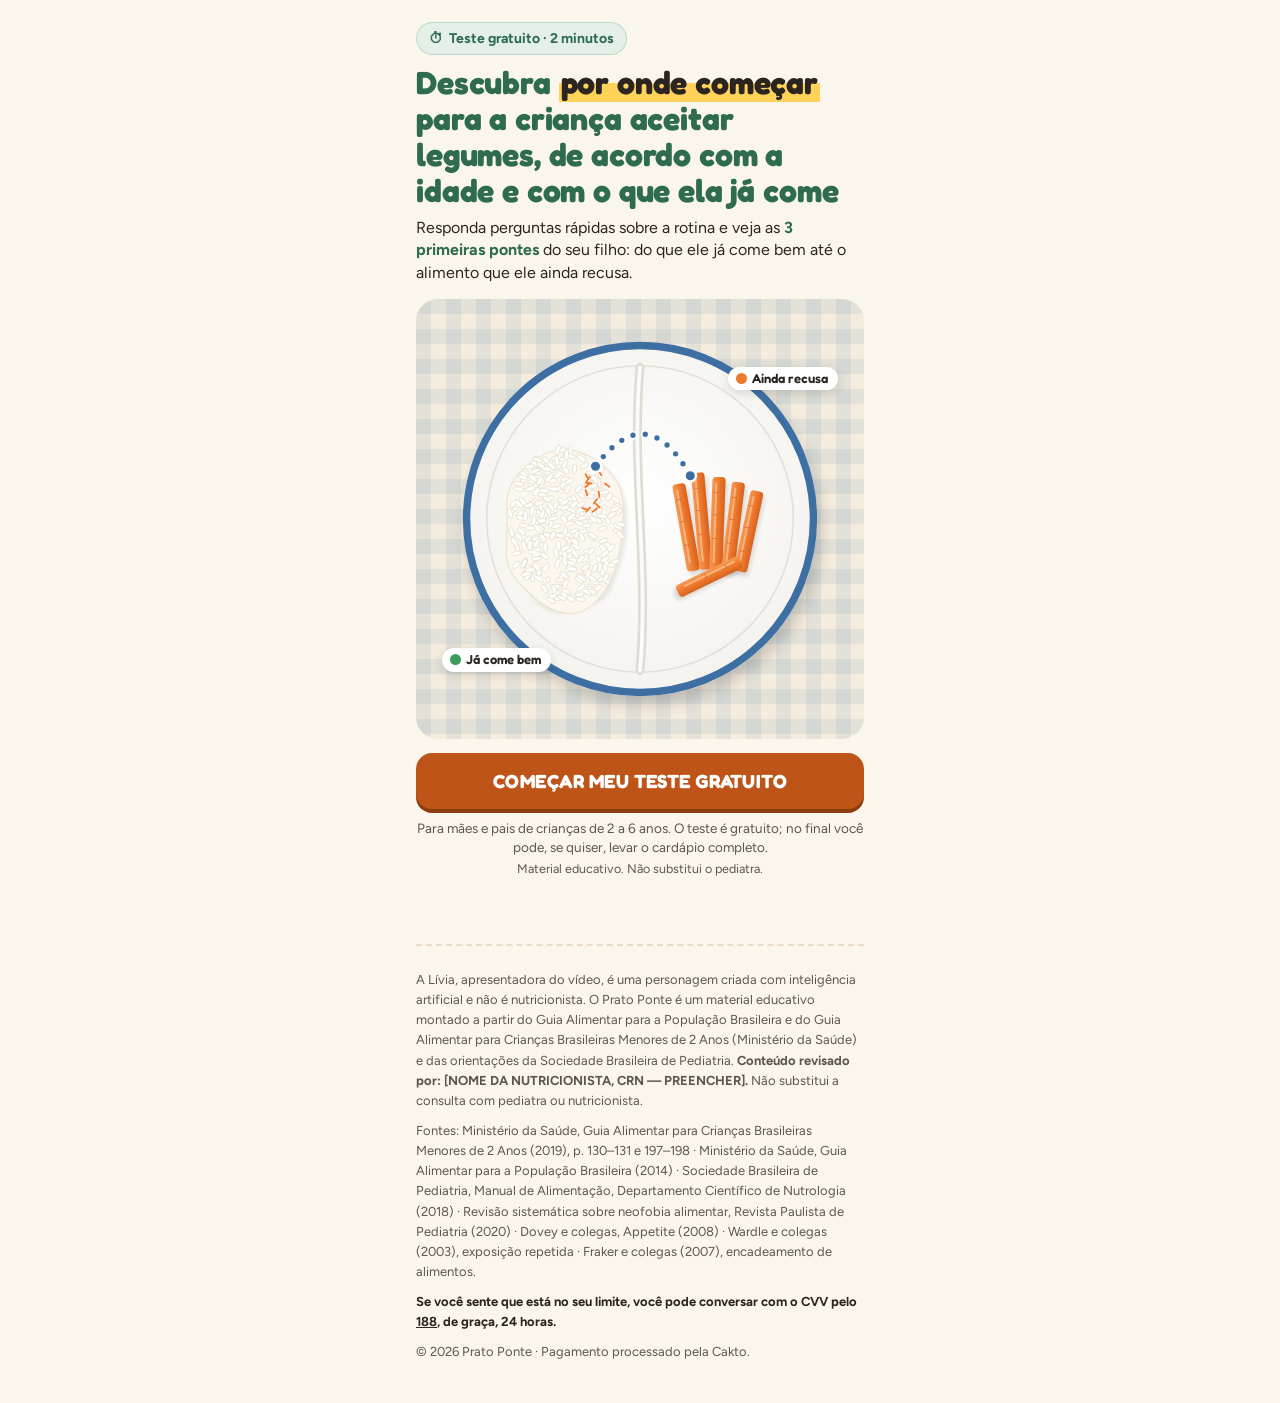
==== index.html @ 3fe6b04d "Funil Prato Ponte Co-Authored-By: Claude Opus 5.5 <noreply@anthropic.com>" ====
<!doctype html>
<html lang="pt-BR">
<head>
  <meta charset="utf-8">
  <meta name="viewport" content="width=device-width, initial-scale=1, viewport-fit=cover">
  <title>Teste do Prato Ponte · Teste gratuito</title>
  <meta name="description" content="Teste gratuito de 2 minutos: descubra por onde começar para a criança aceitar legumes, de acordo com a idade e com o que ela já come.">
  <meta name="theme-color" content="#FBF6EC">
  <meta property="og:title" content="Teste do Prato Ponte · Teste gratuito">
  <meta property="og:description" content="Veja as 3 primeiras pontes do seu filho: do que ele já come bem até o alimento que ele ainda recusa.">
  <meta property="og:type" content="website">
  <meta property="og:locale" content="pt_BR">
  <link rel="icon" href="data:image/svg+xml,%3Csvg xmlns='http://www.w3.org/2000/svg' viewBox='0 0 100 100'%3E%3Ctext y='.9em' font-size='90'%3E%F0%9F%A5%95%3C/text%3E%3C/svg%3E">

  <link rel="preconnect" href="https://fonts.googleapis.com">
  <link rel="preconnect" href="https://fonts.gstatic.com" crossorigin>
  <link rel="preload" as="image" href="img/prato-ponte.svg" fetchpriority="high">
  <link rel="stylesheet" href="https://fonts.googleapis.com/css2?family=Fredoka:wght@600;700&family=Figtree:wght@400;600;700;800&display=swap">
  <link rel="stylesheet" href="css/estilo.css">

  <!-- Quem recarrega no meio do quiz volta para a tela onde parou (sem piscar a capa) -->
  <style>.restaurando #tela-capa { visibility: hidden; }</style>
  <script>
    try {
      var s = JSON.parse(localStorage.getItem('pp_quiz_v1') || 'null');
      if (s && s.tela > 0) {
        document.documentElement.className += ' restaurando';
        setTimeout(function () { document.documentElement.classList.remove('restaurando'); }, 3000);
      }
    } catch (e) {}
  </script>

  <!-- UTMify: UTMs -->
  <script src="https://cdn.utmify.com.br/scripts/utms/latest.js" data-utmify-prevent-xcod-sck data-utmify-prevent-subids async defer></script>

  <script src="config.js" defer></script>
  <script src="js/rastreio.js" defer></script>
  <script src="js/quiz.js" defer></script>
</head>
<body>
  <main class="pagina">

    <!-- ===================== ETAPA 1 · CAPA ===================== -->
    <section id="tela-capa" class="capa" aria-labelledby="capa-titulo">
      <span class="selo"><span aria-hidden="true">⏱</span> Teste gratuito · 2 minutos</span>
      <h1 id="capa-titulo">Descubra <span class="marca-texto">por onde começar</span> para a criança aceitar legumes, de acordo com a idade e com o que ela já come</h1>
      <p class="subtitulo">Responda perguntas rápidas sobre a rotina e veja as <strong>3 primeiras pontes</strong> do seu filho: do que ele já come bem até o alimento que ele ainda recusa.</p>
      <div class="midia capa-midia">
        <div class="prato-wrap">
          <img src="img/prato-ponte.svg" alt="Prato infantil visto de cima: arroz de um lado, palitinhos de cenoura do outro, ligados por uma linha pontilhada azul" width="1000" height="1000" fetchpriority="high" decoding="async">
          <span class="etiqueta etiqueta--segura" aria-hidden="true"><span class="bola"></span>Já come bem</span>
          <span class="etiqueta etiqueta--pontinha" aria-hidden="true"><span class="bola"></span>Ainda recusa</span>
        </div>
      </div>
      <button id="btn-comecar" class="btn btn--pulso" type="button">COMEÇAR MEU TESTE GRATUITO</button>
      <p class="nota">Para mães e pais de crianças de 2 a 6 anos. O teste é gratuito; no final você pode, se quiser, levar o cardápio completo.</p>
      <p class="miuda">Material educativo. Não substitui o pediatra.</p>
    </section>

    <!-- ===================== PERGUNTAS (montadas pelo js/quiz.js) ===================== -->
    <section id="tela-quiz" class="quiz" hidden>
      <div class="quiz-topo">
        <button class="voltar" id="btn-voltar" type="button" aria-label="Voltar para a tela anterior">
          <svg viewBox="0 0 24 24" fill="none" stroke="currentColor" stroke-width="2.6" stroke-linecap="round" stroke-linejoin="round" aria-hidden="true"><path d="M15 5l-7 7 7 7"/></svg>
        </button>
        <div class="progresso" role="progressbar" aria-label="Progresso do teste" aria-valuemin="0" aria-valuemax="100" aria-valuenow="0">
          <span id="progresso-barra"></span>
        </div>
      </div>
      <div class="quiz-conteudo" id="quiz-conteudo"></div>
    </section>

    <!-- ===================== CARREGAMENTO ===================== -->
    <section id="tela-carregando" class="carregando" hidden aria-live="polite">
      <div class="anel" aria-hidden="true"></div>
      <ul class="passos-carregando">
        <li><span class="ck"><svg viewBox="0 0 24 24" fill="none" stroke="currentColor" stroke-width="3.2" stroke-linecap="round" stroke-linejoin="round" aria-hidden="true"><path d="M5 12.5l4.5 4.5L19 7.5"/></svg></span><span>Separando as comidas seguras...</span></li>
        <li><span class="ck"><svg viewBox="0 0 24 24" fill="none" stroke="currentColor" stroke-width="3.2" stroke-linecap="round" stroke-linejoin="round" aria-hidden="true"><path d="M5 12.5l4.5 4.5L19 7.5"/></svg></span><span id="carregando-alvo">Montando as pontes até os alimentos novos...</span></li>
        <li><span class="ck"><svg viewBox="0 0 24 24" fill="none" stroke="currentColor" stroke-width="3.2" stroke-linecap="round" stroke-linejoin="round" aria-hidden="true"><path d="M5 12.5l4.5 4.5L19 7.5"/></svg></span><span id="carregando-idade">Ajustando o cardápio para a idade da criança...</span></li>
      </ul>
    </section>

    <!-- ===================== RESULTADO + MINI VSL + OFERTA ===================== -->
    <section id="tela-resultado" class="resultado" hidden>
      <h1 id="res-titulo" tabindex="-1">As 3 primeiras pontes do seu filho estão prontas</h1>

      <div class="mapa">
        <h2>O que o seu teste mostra</h2>
        <ul>
          <li><span class="ic" aria-hidden="true">👶</span><span><strong>Idade:</strong> <span id="res-idade"></span></span></li>
          <li><span class="ic" aria-hidden="true">🟢</span><span><strong>Já come bem:</strong> <span id="res-come"></span></span></li>
          <li><span class="ic" aria-hidden="true">🎯</span><span><strong>Você quer chegar em:</strong> <span id="res-alvos"></span></span></li>
          <li><span class="ic" aria-hidden="true">🔔</span><span>Nessa idade, isso é esperado: é o <strong>Alarme do Novo</strong>.</span></li>
          <li><span class="ic" aria-hidden="true">🌉</span><span><strong>O que vai mudar a sua mesa:</strong> o novo chegar colado no que a criança já come, várias vezes, sem pressão.</span></li>
        </ul>
        <p class="aviso-idade" id="res-aviso-idade" hidden>O Prato Ponte foi feito para crianças de 2 a 6 anos. Com crianças maiores, a ideia da ponte também ajuda, mas o cardápio não foi pensado para essa idade.</p>
      </div>

      <h2 class="pontes-titulo">As suas 3 primeiras pontes</h2>
      <div class="pontes" id="res-pontes"></div>
      <p class="repeticoes">Sem esconder e sem forçar: você conta o que tem no prato, e ninguém obriga a comer. Pesquisas mostram que muitas crianças precisam encontrar o mesmo alimento várias vezes (de 8 a 15) até aceitar. O cardápio completo já faz essas repetições por você.</p>
      <p class="caixa-azul" id="res-pediatra" hidden></p>

      <p class="vsl-intro">Assista: a Lívia explica como usar as suas pontes</p>
      <div class="midia vsl" id="vsl" data-ph="Vídeo da Lívia">
        <video id="vsl-video" playsinline webkit-playsinline muted loop preload="none" aria-label="Vídeo da Lívia sobre o Prato Ponte"></video>
        <button class="vsl-toque" id="vsl-toque" type="button" aria-label="Pausar o vídeo" hidden>
          <span class="icone-play"><svg viewBox="0 0 24 24" fill="currentColor" aria-hidden="true"><path d="M7 4.5v15l13-7.5z"/></svg></span>
        </button>
        <button class="vsl-som" id="vsl-som" type="button"><span><span aria-hidden="true">🔊</span> Toque para ouvir</span></button>
        <div class="vsl-barra" id="vsl-barra" hidden><span id="vsl-progresso"></span></div>
        <p class="vsl-aviso" id="vsl-erro" hidden>O vídeo não carregou agora. A oferta já está logo abaixo.</p>
      </div>

      <div class="ler-oferta" id="ler-oferta">
        <button class="link-discreto" id="btn-ler-oferta" type="button">Prefere ler? Ver a oferta agora</button>
      </div>

      <!-- Oferta: abre aos 229 s de vídeo com som (preço), 235 s depois do resultado ou pelo link acima -->
      <div id="oferta" hidden>
        <div class="caixa-preco" id="oferta-topo">
          <h2 class="so-leitor">Oferta</h2>
          <p><strong>Prato Ponte completo</strong></p>
          <div class="valor"><small>R$</small>27</div>
          <p class="condicao">Pagamento único · Pix ou cartão</p>
          <a class="btn btn--pulso" data-checkout href="#"><span>QUERO MEU PRATO PONTE</span></a>
          <p class="miudo">Acesso no seu e-mail logo após o pagamento · Garantia de 7 dias</p>
        </div>

        <div class="midia midia--quadrada midia--contain oferta-mockup" data-ph="img/mockup.png">
          <img src="img/mockup.png" alt="Prato Ponte: o cardápio no celular e a folha impressa na geladeira" width="1000" height="1000" loading="lazy" decoding="async" onerror="this.remove()">
        </div>
        <h2 class="oferta-titulo">Prato Ponte</h2>
        <p class="oferta-sub">O cardápio de 4 semanas para crianças de 2 a 6 anos, com as pontes prontas do que a criança já come até os alimentos que ela ainda recusa, mais a lista de compras e as frases para a mesa.</p>

        <section class="secao">
          <h2>O que você recebe</h2>
          <ul class="lista-check">
            <li><strong>Comece por aqui (montado com as suas respostas):</strong> a versão do cardápio para <span id="oferta-faixa">a idade da criança</span>, as 3 primeiras pontes, tiradas do que a criança já come e do que você quer que ela aceite, e as receitas da semana 1 <span id="oferta-tempo">que cabem no seu tempo de cozinha</span>.</li>
            <li><strong>Cardápio Ponte de 4 semanas</strong>, na versão da idade: café da manhã, almoço, lanche da tarde e jantar, com medidas caseiras. A base é arroz, feijão e comida de verdade, como pede o Guia Alimentar para a População Brasileira. Cada refeição marca a comida segura (🟢) e a pontinha do dia (🟠).</li>
            <li><strong>36 pontes prontas:</strong> 3 pontes para cada um dos 12 alimentos mais recusados, partindo das comidas seguras mais comuns.</li>
            <li><strong>Lista de compras de cada semana</strong>, separada por seção do mercado.</li>
            <li><strong>20 receitas-ponte</strong> de até 20 minutos.</li>
            <li><strong>Frases para a mesa:</strong> 15 frases para usar no lugar de “só mais uma colherada” e o que dizer quando a criança recusa.</li>
            <li><strong>Diário das pontes:</strong> uma tabela para marcar cada vez que a pontinha apareceu e como a criança reagiu (👀 olhou, ✋ tocou, 👅 provou, 😋 comeu). Para você ver o avanço, que às vezes é só olhar.</li>
            <li><strong>Quando procurar o pediatra:</strong> os sinais de alerta, explicados.</li>
          </ul>
          <div class="chips" id="chips-alimentos" aria-label="Os 12 alimentos com pontes prontas"></div>
          <p class="chips-legenda" id="chips-legenda" hidden>Os 12 alimentos com pontes prontas. Em amarelo, com ✓: os que você marcou no teste.</p>
          <p class="formato">📱 Tudo na área de membros, para ler no celular, e em PDF para imprimir o cardápio e a lista e colar na geladeira.</p>
        </section>

        <section class="secao">
          <h2>Como funciona: Prato Ponte em 3 passos</h2>
          <div class="passos3">
            <div class="passo3"><h3>Comida segura 🟢</h3><p>Todo prato tem pelo menos um alimento que a criança já come bem. Assim, o alarme fica quieto.</p></div>
            <div class="passo3"><h3>Pontinha 🟠</h3><p>O alimento novo entra pequeno, parecido e colado no conhecido. Sem esconder: você conta que tem.</p></div>
            <div class="passo3"><h3>Repetir sem pressão 🔁</h3><p>A mesma pontinha volta em outros dias, de outro jeito, e ninguém obriga a comer. O cardápio já faz as repetições.</p></div>
          </div>
        </section>

        <section class="secao">
          <h2>Para quem é (e para quem não é)</h2>
          <div class="dupla">
            <div class="cartao cartao--sim"><h3>Para quem é</h3><p>Mães e pais de crianças de 2 a 6 anos que comem sempre as mesmas coisas e recusam legumes.</p></div>
            <div class="cartao cartao--nao"><h3>Para quem não é</h3><p>Não é tratamento. Se a criança tem alergia, autismo, dificuldade para engolir ou está perdendo peso, o caminho é o pediatra e um nutricionista.</p></div>
          </div>
        </section>

        <section class="secao">
          <h2>Por que é tão barato?</h2>
          <p>É digital e a gente quer que caiba no bolso de qualquer mãe.</p>
        </section>

        <div class="caixa-preco">
          <p><strong>Prato Ponte completo</strong></p>
          <div class="valor"><small>R$</small>27</div>
          <p class="condicao">Pagamento único · Pix ou cartão</p>
          <a class="btn" data-checkout href="#"><span>QUERO MEU PRATO PONTE</span></a>
          <p class="miudo">Sem mensalidade. Acesso vitalício.</p>
        </div>

        <div class="garantia">
          <div class="selo-7" aria-hidden="true"><b>7</b><span>DIAS</span></div>
          <p><strong>Garantia de 7 dias.</strong> Se não gostar, é só pedir o reembolso dentro desse prazo e você recebe o valor de volta.</p>
        </div>

        <section class="secao">
          <h2>Perguntas frequentes</h2>
          <div class="faq">
            <details>
              <summary>Como eu recebo?</summary>
              <p>Assim que o pagamento é aprovado, o acesso chega no e-mail que você usar na compra. Quem envia é a Cakto, a plataforma de pagamento. No cartão é na hora; no Pix, logo depois da confirmação. Dá para ler tudo no celular e imprimir o PDF.</p>
            </details>
            <details>
              <summary>Serve para qual idade?</summary>
              <p>Para crianças de 2 a 6 anos. O cardápio tem duas versões: uma para 2 a 3 anos e outra para 4 a 6 anos.</p>
            </details>
            <details>
              <summary>É um cardápio personalizado?</summary>
              <p>O “Comece por aqui” é montado com as suas respostas: a versão da idade, as 3 primeiras pontes e as receitas da semana 1 que cabem no seu tempo. O cardápio de 4 semanas é o mesmo para todas as crianças da mesma faixa de idade e não é uma prescrição individual. Para um plano individual, o caminho é a consulta com um nutricionista.</p>
            </details>
            <details>
              <summary>Quem montou o cardápio?</summary>
              <p>O cardápio foi montado a partir dos guias alimentares do Ministério da Saúde (o Guia Alimentar para a População Brasileira e o Guia Alimentar para Crianças Brasileiras Menores de 2 Anos) e das orientações da Sociedade Brasileira de Pediatria. Conteúdo revisado por: <span data-revisora>[NOME DA NUTRICIONISTA, CRN — PREENCHER]</span>.</p>
            </details>
            <details>
              <summary>Precisa de ingrediente caro?</summary>
              <p>Não. A base é arroz, feijão, legumes, frutas, ovo e carnes do dia a dia, o que tem em qualquer mercado ou feira. A lista de compras de cada semana já vem pronta.</p>
            </details>
            <details>
              <summary>Meu filho tem alergia, autismo ou outra condição, serve?</summary>
              <p>O Prato Ponte não é tratamento e não foi feito para esses casos. Se a criança tem alergia, autismo, dificuldade para engolir ou está perdendo peso, procure o pediatra e um nutricionista: são eles que podem avaliar e orientar.</p>
            </details>
            <details>
              <summary>É assinatura?</summary>
              <p data-faq-preco>Não. É um pagamento único de R$ 27, sem mensalidade.</p>
            </details>
            <details>
              <summary>E se eu não gostar?</summary>
              <p>Você tem 7 dias de garantia. Se não gostar, pede o reembolso dentro desse prazo e recebe o valor de volta.</p>
            </details>
          </div>
        </section>

        <div class="caixa-preco">
          <div class="valor"><small>R$</small>27</div>
          <p class="condicao">Pagamento único · Pix ou cartão</p>
          <a class="btn" data-checkout href="#"><span>QUERO MEU PRATO PONTE</span></a>
        </div>
      </div>

      <!-- Sinais de alerta: sempre visíveis, com ou sem a oferta aberta -->
      <section class="alerta" id="alerta" aria-labelledby="alerta-titulo">
        <h2 id="alerta-titulo"><span aria-hidden="true">⚠️</span> Sinais de alerta</h2>
        <ul>
          <li>Dor ao comer</li>
          <li>Engasgo ou tosse frequente na hora de comer</li>
          <li>Vômitos</li>
          <li>Perda de peso ou parada no crescimento</li>
          <li>Recusa de grupos inteiros de alimentos</li>
          <li>Criança abatida</li>
        </ul>
        <p>Se aparecer algum, procure o pediatra antes de qualquer cardápio.</p>
      </section>

      <p class="ler-oferta"><button class="link-discreto" id="btn-refazer" type="button">Refazer o teste</button></p>
    </section>

    <!-- ===================== RODAPÉ ===================== -->
    <footer class="rodape">
      <p>A Lívia, apresentadora do vídeo, é uma personagem criada com inteligência artificial e não é nutricionista. O Prato Ponte é um material educativo montado a partir do Guia Alimentar para a População Brasileira e do Guia Alimentar para Crianças Brasileiras Menores de 2 Anos (Ministério da Saúde) e das orientações da Sociedade Brasileira de Pediatria. <strong>Conteúdo revisado por: <span data-revisora>[NOME DA NUTRICIONISTA, CRN — PREENCHER]</span>.</strong> Não substitui a consulta com pediatra ou nutricionista.</p>
      <p>Fontes: Ministério da Saúde, Guia Alimentar para Crianças Brasileiras Menores de 2 Anos (2019), p. 130–131 e 197–198 · Ministério da Saúde, Guia Alimentar para a População Brasileira (2014) · Sociedade Brasileira de Pediatria, Manual de Alimentação, Departamento Científico de Nutrologia (2018) · Revisão sistemática sobre neofobia alimentar, Revista Paulista de Pediatria (2020) · Dovey e colegas, Appetite (2008) · Wardle e colegas (2003), exposição repetida · Fraker e colegas (2007), encadeamento de alimentos.</p>
      <p class="cvv">Se você sente que está no seu limite, você pode conversar com o CVV pelo <a href="tel:188">188</a>, de graça, 24 horas.</p>
      <p data-suporte-linha>Suporte: <a data-suporte-email href="#">e-mail de suporte</a></p>
      <p>© 2026 Prato Ponte · Pagamento processado pela Cakto.</p>
    </footer>
  </main>
</body>
</html>
---- css/estilo.css ----
/* Prato Ponte · estilos do funil (mobile first, 390 px)
   Cores do briefing (seção 5). Para o fundo dos botões usamos um laranja mais
   escuro que o laranja-cenoura, porque texto branco sobre #EE7A2F fica em 2,8:1. */
:root {
  --papel: #FBF6EC;           /* papel-arroz: fundo */
  --folha: #2F6B4F;           /* verde-folha: títulos e selos (5,8:1 sobre o papel) */
  --folha-claro: #E3EFE7;
  --cenoura: #EE7A2F;         /* laranja-cenoura: destaques e detalhes */
  --cenoura-botao: #BF5418;   /* fundo dos botões: texto branco a 4,7:1 */
  --cenoura-sombra: #8C3C0F;
  --cenoura-texto: #A9480F;   /* laranja para texto pequeno */
  --cenoura-claro: #FFF0E4;
  --milho: #FFD35A;           /* amarelo-milho: marca-texto e cartões de ponte */
  --milho-claro: #FFF2C7;
  --louca: #3D6FA3;           /* azul-louça: a linha da ponte, fontes e links (4,9:1) */
  --louca-claro: #E8EFF7;
  --feijao: #2B2420;          /* marrom-feijão: texto */
  --texto-suave: #5E554F;     /* 6,8:1 sobre o papel */
  --branco: #FFFFFF;
  --borda: #E8DDC9;
  --raio: 18px;
  --sombra: 0 1px 0 rgba(43, 36, 32, .05), 0 8px 24px rgba(43, 36, 32, .07);
  --titulo: 'Fredoka', ui-rounded, system-ui, -apple-system, 'Segoe UI', Roboto, sans-serif;
  --texto: 'Figtree', system-ui, -apple-system, 'Segoe UI', Roboto, sans-serif;
}

*, *::before, *::after { box-sizing: border-box; }
html { -webkit-text-size-adjust: 100%; }
body {
  margin: 0;
  background: var(--papel);
  color: var(--feijao);
  font-family: var(--texto);
  font-size: 17px;
  line-height: 1.5;
  -webkit-font-smoothing: antialiased;
}
img, video { display: block; max-width: 100%; }
[hidden] { display: none !important; }
a { color: var(--folha); }
button { font: inherit; }
:focus-visible { outline: 3px solid var(--feijao); outline-offset: 3px; border-radius: 6px; }

h1, h2, h3 {
  font-family: var(--titulo);
  color: var(--folha);
  line-height: 1.12;
  margin: 0;
  letter-spacing: -.005em;
}
h1 { font-weight: 700; font-size: 28px; }
h2 { font-weight: 700; font-size: 25px; }
h3 { font-weight: 700; font-size: 20px; }
p { margin: 0; }

.pagina { max-width: 480px; margin: 0 auto; padding: 0 16px; }

.marca-texto {
  background: linear-gradient(180deg, transparent 52%, var(--milho) 52%);
  color: var(--feijao);
  padding: 0 2px;
  -webkit-box-decoration-break: clone;
  box-decoration-break: clone;
}
.sem-quebra { white-space: nowrap; }
.so-leitor {
  position: absolute; width: 1px; height: 1px; overflow: hidden;
  clip: rect(0 0 0 0); white-space: nowrap;
}

/* ---------- Selo ---------- */
.selo {
  display: inline-flex; align-items: center; gap: 6px;
  background: var(--folha-claro);
  color: var(--folha);
  font-weight: 700; font-size: 14px;
  padding: 5px 12px;
  border-radius: 999px;
  border: 1.5px solid rgba(47, 107, 79, .18);
}

/* ---------- Botões ---------- */
.btn {
  display: flex; align-items: center; justify-content: center;
  width: 100%;
  min-height: 56px;
  padding: 12px 18px;
  border: 0;
  border-radius: 16px;
  background: var(--cenoura-botao);
  color: var(--branco);
  font-family: var(--titulo);
  font-weight: 700;
  font-size: 19px;
  line-height: 1.15;
  letter-spacing: .02em;
  text-align: center;
  text-decoration: none;
  cursor: pointer;
  box-shadow: 0 4px 0 var(--cenoura-sombra);
  transition: transform .08s ease, box-shadow .08s ease, filter .15s ease;
  -webkit-tap-highlight-color: transparent;
}
.btn:hover { filter: brightness(.96); }
.btn:active { transform: translateY(3px); box-shadow: 0 1px 0 var(--cenoura-sombra); }
.btn[disabled] {
  background: #D6CCBC; color: #4A413B; box-shadow: none; cursor: not-allowed; filter: none;
}
.btn--pulso { animation: pulso 2.4s ease-in-out infinite; }
@keyframes pulso {
  0%, 100% { transform: scale(1); }
  50% { transform: scale(1.025); }
}

.link-discreto {
  display: inline-flex; align-items: center; justify-content: center;
  min-height: 48px; padding: 8px 12px;
  background: none; border: 0;
  color: var(--texto-suave);
  font-size: 15px; font-weight: 700;
  text-decoration: underline; text-underline-offset: 3px;
  cursor: pointer;
}

/* ---------- Mídia com placeholder (some quando a imagem carrega) ---------- */
.midia {
  position: relative;
  overflow: hidden;
  border-radius: 22px;
  background: linear-gradient(155deg, #E3EFE7 0%, #F6EEDF 55%, #FFEFC4 100%);
}
.midia::after {
  content: attr(data-ph);
  position: absolute; left: 0; right: 0; bottom: 12px;
  text-align: center;
  font-size: 12px; font-weight: 700;
  color: rgba(43, 36, 32, .45);
}
.midia > img, .midia > video {
  position: absolute; inset: 0;
  width: 100%; height: 100%;
  object-fit: cover;
  z-index: 1;
}
.midia--contain > img { object-fit: contain; }
.midia--quadrada { aspect-ratio: 1 / 1; background-color: transparent; }
/* Imagem carregada: some o fundo e o nome do arquivo do placeholder (os mockups têm fundo transparente) */
.midia--contain:has(> img) { background: none; }
.midia:has(> img)::after { content: none; }

/* ---------- Etapa 1: capa (precisa caber inteira em 390×844) ---------- */
.capa {
  display: flex;
  flex-direction: column;
  justify-content: center;
  min-height: 100vh;
  min-height: 100svh;
  padding: 14px 0 14px;
}
.capa .selo { align-self: flex-start; }
.capa h1 { margin-top: 10px; font-size: 27px; }
.capa .subtitulo { margin-top: 8px; font-size: 16px; line-height: 1.42; }
.capa .subtitulo strong { color: var(--folha); }
/* Prato visto de cima sobre uma toalha xadrez: o prato sempre inteiro (contain), a toalha preenche o resto */
.capa-midia {
  flex: 1 1 0;
  min-height: 150px;
  max-height: 440px;
  margin: 14px 0;
  container-type: size;
  display: flex; align-items: center; justify-content: center;
  background-color: #F4ECDD;
  background-image:
    linear-gradient(90deg, rgba(61, 111, 163, .09) 50%, transparent 50%),
    linear-gradient(rgba(61, 111, 163, .09) 50%, transparent 50%);
  background-size: 30px 30px;
}
.capa-midia::after { content: none; }
.prato-wrap {
  position: relative;
  width: 92%;
  width: min(92cqw, 96cqh);
  aspect-ratio: 1 / 1;
}
.prato-wrap > img { position: absolute; inset: 0; width: 100%; height: 100%; }
.etiqueta {
  position: absolute; z-index: 2;
  display: inline-flex; align-items: center; gap: 5px;
  padding: 4px 10px 4px 8px;
  border-radius: 999px;
  background: var(--branco);
  box-shadow: 0 3px 10px rgba(43, 36, 32, .16);
  font-family: var(--titulo); font-weight: 600;
  font-size: 13px; line-height: 1.2;
  color: var(--feijao);
  white-space: nowrap;
}
.etiqueta--segura { left: 2%; bottom: 13%; }
.etiqueta--pontinha { right: 2%; top: 13%; }
.etiqueta .bola { width: 11px; height: 11px; border-radius: 50%; flex: 0 0 auto; }
.etiqueta--segura .bola { background: #3F9B5B; }
.etiqueta--pontinha .bola { background: var(--cenoura); }
@container (max-height: 230px) { .etiqueta { font-size: 11px; padding: 2px 8px 2px 6px; } }
.capa .nota {
  margin-top: 10px;
  font-size: 13.5px; line-height: 1.4;
  color: var(--texto-suave);
  text-align: center;
}
.capa .miuda {
  margin-top: 4px;
  font-size: 12.5px; line-height: 1.35;
  color: var(--texto-suave);
  text-align: center;
}

/* ---------- Quiz ---------- */
.quiz { min-height: 100vh; min-height: 100svh; display: flex; flex-direction: column; }
.quiz-topo {
  position: sticky; top: 0; z-index: 5;
  display: flex; align-items: center; gap: 12px;
  padding: 10px 0;
  background: var(--papel);
}
.voltar {
  flex: 0 0 auto;
  display: inline-flex; align-items: center; justify-content: center;
  width: 48px; height: 48px;
  border-radius: 50%;
  border: 2px solid var(--borda);
  background: var(--branco);
  color: var(--feijao);
  cursor: pointer;
}
.voltar svg { width: 22px; height: 22px; }
.voltar[aria-hidden="true"] { visibility: hidden; }
.progresso {
  flex: 1 1 auto;
  height: 10px;
  border-radius: 999px;
  background: #EFE5D3;
  overflow: hidden;
}
.progresso > span {
  display: block; height: 100%; width: 0;
  border-radius: inherit;
  background: var(--cenoura);
  transition: width .35s ease;
}
.quiz-conteudo { flex: 1 1 auto; display: flex; flex-direction: column; padding: 8px 0 24px; }
.q-titulo { font-size: 25px; margin-top: 6px; }
.q-titulo:focus { outline: none; }
.q-dica { margin-top: 6px; color: var(--texto-suave); font-size: 15px; font-weight: 600; }

.opcoes { display: grid; gap: 10px; margin-top: 18px; }
.opcao {
  display: flex; align-items: center; justify-content: space-between; gap: 12px;
  width: 100%;
  min-height: 56px;
  padding: 12px 16px;
  text-align: left;
  background: var(--branco);
  color: var(--feijao);
  border: 2px solid var(--borda);
  border-radius: 16px;
  font-size: 17px; font-weight: 700; line-height: 1.3;
  cursor: pointer;
  transition: border-color .12s ease, background .12s ease, transform .08s ease;
  -webkit-tap-highlight-color: transparent;
}
.opcao:active { transform: scale(.985); }
.opcao .marca {
  flex: 0 0 auto;
  width: 24px; height: 24px;
  border-radius: 50%;
  border: 2px solid #CDBFAA;
  display: inline-flex; align-items: center; justify-content: center;
  color: var(--branco);
}
.opcao--check .marca { border-radius: 7px; }
.opcao .marca svg { width: 15px; height: 15px; opacity: 0; }
.opcao.selecionada { border-color: var(--folha); background: var(--folha-claro); }
.opcao.selecionada .marca { background: var(--folha); border-color: var(--folha); }
.opcao.selecionada .marca svg { opacity: 1; }

.rodape-fixo {
  position: sticky; bottom: 0;
  margin-top: auto;
  padding: 16px 0 calc(12px + env(safe-area-inset-bottom));
  background: linear-gradient(180deg, rgba(251, 246, 236, 0) 0, var(--papel) 18px);
}

/* Reforços */
.reforco { display: flex; flex-direction: column; gap: 16px; margin-top: 8px; }
.reforco-icone {
  width: 64px; height: 64px; border-radius: 50%;
  display: flex; align-items: center; justify-content: center;
  background: var(--folha-claro); font-size: 32px;
}
.reforco p { font-size: 18px; }
.fonte { font-size: 14px !important; color: var(--texto-suave); font-weight: 600; }

/* Cartão de ponte (assinatura visual: a linha pontilhada azul-louça ligando os alimentos) */
.ponte {
  background: var(--milho-claro);
  border: 2px solid #F1CF6B;
  border-radius: 22px;
  padding: 14px 16px 16px;
  box-shadow: var(--sombra);
}
.ponte-topo {
  display: inline-block;
  padding: 3px 12px;
  border-radius: 999px;
  background: var(--milho);
  font-family: var(--titulo); font-weight: 700; font-size: 15px;
  color: var(--feijao);
}
.ponte ol { position: relative; list-style: none; margin: 12px 0 0; padding: 0; display: grid; gap: 14px; }
.ponte ol::before {
  content: "";
  position: absolute; left: 18px; top: 22px; bottom: 22px;
  border-left: 5px dotted var(--louca);
}
.ponte li { position: relative; display: grid; grid-template-columns: 40px 1fr; gap: 10px; align-items: start; }
.ponte .bolinha {
  position: relative; z-index: 1;
  width: 40px; height: 40px; border-radius: 50%;
  display: flex; align-items: center; justify-content: center;
  background: var(--branco);
  border: 2px solid var(--louca);
  font-size: 19px; line-height: 1;
}
.ponte .rotulo {
  display: block;
  font-size: 13px; font-weight: 800; letter-spacing: .04em; text-transform: uppercase;
}
.ponte .rotulo--segura { color: var(--folha); }
.ponte .rotulo--pontinha { color: var(--cenoura-texto); }
.ponte .rotulo--depois { color: var(--louca); }
.ponte li p { font-size: 16px; line-height: 1.4; font-weight: 600; }
.ponte li p strong { font-weight: 800; }
.ponte-extra { margin-top: 10px; font-size: 13.5px; color: var(--texto-suave); font-weight: 600; }

/* Nome */
.campo {
  width: 100%;
  min-height: 56px;
  margin-top: 18px;
  padding: 12px 16px;
  border: 2px solid var(--borda);
  border-radius: 16px;
  background: var(--branco);
  color: var(--feijao);
  font: 700 19px var(--texto);
}
.campo:focus { outline: none; border-color: var(--folha); box-shadow: 0 0 0 4px rgba(47, 107, 79, .18); }
.campo::placeholder { color: #857A72; font-weight: 600; }
.privacidade { margin-top: 10px; font-size: 14px; color: var(--texto-suave); }
.acoes-nome { display: grid; gap: 4px; margin-top: 20px; justify-items: center; }

/* ---------- Carregamento ---------- */
.carregando {
  min-height: 100vh; min-height: 100svh;
  display: flex; flex-direction: column; justify-content: center; align-items: center;
  gap: 28px; padding: 24px 0;
  text-align: center;
}
.anel {
  width: 72px; height: 72px; border-radius: 50%;
  border: 7px solid var(--folha-claro);
  border-top-color: var(--folha);
  animation: girar 1s linear infinite;
}
@keyframes girar { to { transform: rotate(360deg); } }
.passos-carregando { list-style: none; margin: 0; padding: 0; display: grid; gap: 14px; text-align: left; width: 100%; max-width: 340px; }
.passos-carregando li {
  display: flex; align-items: center; gap: 12px;
  font-size: 17px; font-weight: 700;
  color: #8F857E;
  transition: color .3s ease;
}
.passos-carregando li.ativo, .passos-carregando li.feito { color: var(--feijao); }
.passos-carregando .ck {
  flex: 0 0 auto;
  width: 28px; height: 28px; border-radius: 50%;
  border: 2px solid #D9CCB8;
  display: inline-flex; align-items: center; justify-content: center;
  color: var(--branco);
  transition: background .3s ease, border-color .3s ease;
}
.passos-carregando .ck svg { width: 16px; height: 16px; opacity: 0; transition: opacity .3s ease; }
.passos-carregando li.ativo .ck { border-color: var(--folha); box-shadow: 0 0 0 4px var(--folha-claro); }
.passos-carregando li.feito .ck { background: var(--folha); border-color: var(--folha); }
.passos-carregando li.feito .ck svg { opacity: 1; }

/* ---------- Resultado ---------- */
.resultado { padding: 20px 0 8px; }
.resultado h1 { font-size: 27px; }
.resultado h1:focus { outline: none; }
.mapa {
  margin-top: 16px;
  background: var(--branco);
  border: 2px solid var(--borda);
  border-radius: var(--raio);
  padding: 16px;
  box-shadow: var(--sombra);
}
.mapa h2 { font-size: 19px; color: var(--feijao); }
.mapa ul { list-style: none; margin: 10px 0 0; padding: 0; display: grid; gap: 10px; }
.mapa li { display: flex; gap: 10px; font-size: 15.5px; line-height: 1.42; }
.mapa li .ic { flex: 0 0 auto; width: 24px; text-align: center; font-size: 18px; line-height: 1.3; }
.mapa strong { color: var(--feijao); }
.aviso-idade {
  margin-top: 12px; padding: 10px 12px;
  background: var(--milho-claro); border-radius: 12px;
  font-size: 14.5px;
}

.pontes { display: grid; gap: 14px; margin-top: 18px; }
.pontes-titulo { margin-top: 24px; font-size: 22px; }
.repeticoes { margin-top: 14px; font-size: 15px; line-height: 1.45; color: var(--feijao); }
.caixa-azul {
  margin-top: 16px; padding: 14px 16px;
  border-radius: 16px;
  background: var(--louca-claro);
  border: 2px solid var(--louca);
  font-size: 15.5px; line-height: 1.45; font-weight: 600;
}
.caixa-azul a { color: var(--louca); font-weight: 800; }
.alerta {
  margin-top: 34px; padding: 16px;
  border-radius: 18px;
  background: var(--cenoura-claro);
  border: 2px solid #F0B68C;
}
.alerta h2 { font-size: 21px; color: var(--cenoura-texto); }
.alerta ul { margin: 10px 0 0; padding-left: 20px; display: grid; gap: 4px; font-size: 15.5px; }
.alerta p { margin-top: 10px; font-size: 15.5px; font-weight: 700; }
.q-limite { margin-top: 6px; font-size: 15px; font-weight: 700; color: var(--cenoura-texto); }

.vsl-intro { margin: 22px 0 10px; text-align: center; font-weight: 700; font-size: 16px; }
.vsl {
  width: 100%;
  max-width: 300px;
  margin: 0 auto;
  aspect-ratio: 9 / 16;
  box-shadow: 0 12px 30px rgba(43, 36, 32, .18);
}
.vsl > video { background: transparent; }
.vsl-som {
  position: absolute; inset: 0; z-index: 3;
  display: flex; align-items: center; justify-content: center;
  padding: 0; border: 0;
  background: rgba(43, 36, 32, .30);
  cursor: pointer;
  -webkit-tap-highlight-color: transparent;
}
.vsl-som span {
  display: inline-flex; align-items: center; gap: 8px;
  min-height: 56px;
  padding: 12px 20px;
  border-radius: 999px;
  background: var(--cenoura-botao);
  color: var(--branco);
  font-family: var(--titulo); font-weight: 700; font-size: 20px;
  box-shadow: 0 6px 18px rgba(0, 0, 0, .25);
  animation: pulso 1.8s ease-in-out infinite;
}
.vsl-toque {
  position: absolute; inset: 0 0 8px; z-index: 2;
  display: flex; align-items: center; justify-content: center;
  background: transparent; border: 0; padding: 0;
  cursor: pointer;
  -webkit-tap-highlight-color: transparent;
}
.vsl-toque .icone-play {
  width: 76px; height: 76px; border-radius: 50%;
  display: flex; align-items: center; justify-content: center;
  background: rgba(43, 36, 32, .55); color: var(--branco);
  opacity: 0; transition: opacity .2s ease;
}
.vsl-toque.pausado .icone-play { opacity: 1; }
.vsl-toque .icone-play svg { width: 34px; height: 34px; margin-left: 4px; }
.vsl-barra {
  position: absolute; left: 0; right: 0; bottom: 0; z-index: 4;
  height: 6px;
  background: rgba(255, 255, 255, .35);
  pointer-events: none;
}
.vsl-barra > span { display: block; height: 100%; width: 0; background: var(--cenoura); }
.vsl-aviso {
  position: absolute; left: 12px; right: 12px; bottom: 18px; z-index: 4;
  padding: 10px 12px; border-radius: 12px;
  background: rgba(255, 255, 255, .92);
  font-size: 14px; font-weight: 700; text-align: center;
}
.ler-oferta { text-align: center; margin-top: 6px; }

/* ---------- Oferta ---------- */
.oferta-abre { animation: surgir .45s ease both; }
@keyframes surgir { from { opacity: 0; transform: translateY(10px); } to { opacity: 1; transform: none; } }

.caixa-preco {
  margin-top: 18px;
  background: var(--branco);
  border: 2px solid var(--borda);
  border-radius: var(--raio);
  padding: 18px 16px;
  text-align: center;
  box-shadow: var(--sombra);
}
.caixa-preco .valor {
  font-family: var(--titulo); font-weight: 700;
  font-size: 46px; line-height: 1;
  color: var(--feijao);
}
.caixa-preco .valor small { font-size: 22px; vertical-align: 14px; margin-right: 2px; }
.caixa-preco .condicao { margin-top: 6px; font-weight: 700; color: var(--folha); }
.caixa-preco .btn { margin-top: 14px; }
.caixa-preco .miudo { margin-top: 10px; font-size: 14px; color: var(--texto-suave); }

.secao { margin-top: 34px; }
.secao > h2 { font-size: 24px; }
.secao > p { margin-top: 10px; }

.oferta-mockup { margin-top: 26px; }
.oferta-titulo { margin-top: 16px; text-align: center; }
.oferta-sub { margin-top: 8px; text-align: center; color: var(--feijao); }

.lista-check { list-style: none; margin: 14px 0 0; padding: 0; display: grid; gap: 12px; }
.lista-check li {
  position: relative;
  padding: 14px 14px 14px 50px;
  background: var(--branco);
  border: 2px solid var(--borda);
  border-radius: 16px;
  font-size: 16px; line-height: 1.42;
}
.lista-check li::before {
  content: "";
  position: absolute; left: 14px; top: 15px;
  width: 24px; height: 24px; border-radius: 50%;
  background: var(--folha) url("data:image/svg+xml,%3Csvg xmlns='http://www.w3.org/2000/svg' viewBox='0 0 24 24' fill='none' stroke='%23fff' stroke-width='3.2' stroke-linecap='round' stroke-linejoin='round'%3E%3Cpath d='M5 12.5l4.5 4.5L19 7.5'/%3E%3C/svg%3E") center / 15px no-repeat;
}
.lista-check strong { color: var(--feijao); }

.chips { display: flex; flex-wrap: wrap; gap: 8px; margin-top: 14px; }
.chip {
  padding: 6px 12px; border-radius: 999px;
  background: var(--branco); border: 1.5px solid var(--borda);
  font-size: 14.5px; font-weight: 700;
}
.chip.sua { background: var(--milho); border-color: #E8BC3C; }
.chips-legenda { margin-top: 8px; font-size: 14px; color: var(--texto-suave); }
.formato { margin-top: 14px; font-size: 15px; line-height: 1.45; color: var(--texto-suave); font-weight: 600; }

.passos3 { display: grid; gap: 12px; margin-top: 14px; counter-reset: passo; }
.passo3 {
  position: relative;
  padding: 16px 16px 16px 66px;
  background: var(--milho-claro);
  border-radius: 16px;
}
.passo3::before {
  counter-increment: passo;
  content: counter(passo);
  position: absolute; left: 14px; top: 14px;
  width: 38px; height: 38px; border-radius: 50%;
  display: flex; align-items: center; justify-content: center;
  background: var(--folha); color: var(--branco);
  font-family: var(--titulo); font-weight: 700; font-size: 20px;
}
.passo3 h3 { font-size: 19px; color: var(--feijao); }
.passo3 p { margin-top: 4px; font-size: 15.5px; }

.dupla { display: grid; gap: 12px; margin-top: 14px; }
.cartao {
  padding: 16px;
  border-radius: 16px;
  background: var(--branco);
  border: 2px solid var(--borda);
}
.cartao h3 { font-size: 19px; }
.cartao p { margin-top: 6px; font-size: 15.5px; }
.cartao--sim { border-color: #B5D3C1; background: #F2F8F4; }
.cartao--nao { border-color: #F2C9AE; background: #FFF4EC; }
.cartao--nao h3 { color: var(--cenoura-texto); }

.garantia {
  display: flex; gap: 14px; align-items: flex-start;
  margin-top: 16px; padding: 16px;
  border-radius: 16px;
  background: var(--folha-claro);
}
.garantia .selo-7 {
  flex: 0 0 auto;
  width: 62px; height: 62px; border-radius: 50%;
  display: flex; flex-direction: column; align-items: center; justify-content: center;
  background: var(--folha); color: var(--branco);
  font-family: var(--titulo); font-weight: 700; line-height: 1;
}
.garantia .selo-7 b { font-size: 26px; }
.garantia .selo-7 span { font-size: 11px; letter-spacing: .04em; }
.garantia p { font-size: 15.5px; }

.faq { margin-top: 14px; display: grid; gap: 10px; }
.faq details {
  background: var(--branco);
  border: 2px solid var(--borda);
  border-radius: 16px;
  overflow: hidden;
}
.faq summary {
  list-style: none;
  display: flex; align-items: center; justify-content: space-between; gap: 12px;
  min-height: 56px;
  padding: 12px 16px;
  font-weight: 700; font-size: 16.5px;
  cursor: pointer;
}
.faq summary::-webkit-details-marker { display: none; }
.faq summary::after {
  content: "+";
  flex: 0 0 auto;
  font-family: var(--titulo); font-size: 26px; line-height: 1;
  color: var(--folha);
}
.faq details[open] summary::after { content: "–"; }
.faq details p { padding: 0 16px 16px; font-size: 15.5px; }

/* ---------- Upsell / downsell / obrigado ---------- */
.garantido {
  display: table;
  margin: 0 auto 12px;
  padding: 6px 14px;
  border-radius: 999px;
  background: var(--folha-claro);
  color: var(--folha);
  font-weight: 800; font-size: 14.5px; text-align: center;
}
.para-quem { margin-top: 14px; }
.upsell { padding: 22px 0 8px; }
.upsell h1 { font-size: 27px; text-align: center; }
.upsell .lead { margin-top: 10px; text-align: center; font-size: 16.5px; }
.upsell .midia { margin-top: 18px; }
.produto-nome { margin-top: 18px; text-align: center; font-size: 26px; }
.produto-desc { margin-top: 8px; text-align: center; }
.preco-up {
  margin-top: 20px; text-align: center;
}
.preco-up .de { color: var(--texto-suave); font-weight: 700; font-size: 16px; }
.preco-up .de s { text-decoration-thickness: 2px; }
.preco-up .valor { font-family: var(--titulo); font-weight: 700; font-size: 44px; line-height: 1.05; color: var(--feijao); }
.preco-up .valor small { font-size: 22px; vertical-align: 13px; margin-right: 2px; }
.preco-up .condicao { font-weight: 700; color: var(--folha); font-size: 15.5px; }

.cakto-area { margin-top: 18px; min-height: 130px; }
.cakto-area cakto-upsell-buttons { display: block; font-family: var(--titulo); font-size: 19px; }
/* Os botões da Cakto ficam num shadow DOM, mas expõem part="button": dá para padronizar por fora */
.cakto-area cakto-upsell-accept, .cakto-area cakto-upsell-reject { display: block; text-align: center; }
cakto-upsell-accept::part(button) {
  display: block;
  width: 100%;
  min-height: 56px;
  padding: 12px 18px;
  border: 0;
  border-radius: 16px;
  background: var(--cenoura-botao);
  color: var(--branco);
  font-family: var(--titulo);
  font-weight: 700;
  font-size: 19px;
  line-height: 1.15;
  letter-spacing: .02em;
  box-shadow: 0 4px 0 var(--cenoura-sombra);
  cursor: pointer;
}
cakto-upsell-accept::part(button):active { transform: translateY(3px); box-shadow: 0 1px 0 var(--cenoura-sombra); }
cakto-upsell-reject::part(button) {
  display: block;
  width: 100%;
  min-height: 48px;
  margin-top: 10px;
  padding: 8px 12px;
  border: 0;
  background: transparent;
  color: var(--texto-suave);
  font-family: var(--texto);
  font-weight: 700;
  font-size: 15px;
  text-decoration: underline;
  text-underline-offset: 3px;
  cursor: pointer;
}
.nota-up { margin-top: 14px; font-size: 14px; color: var(--texto-suave); text-align: center; }

.obrigado { padding: 28px 0 8px; text-align: center; }
.obrigado .icone-ok {
  width: 76px; height: 76px; margin: 0 auto 14px; border-radius: 50%;
  display: flex; align-items: center; justify-content: center;
  background: var(--folha); color: var(--branco);
}
.obrigado .icone-ok svg { width: 40px; height: 40px; }
.obrigado .lead { margin-top: 12px; font-size: 18px; }
.passos-obrigado { list-style: none; margin: 22px 0 0; padding: 0; display: grid; gap: 12px; text-align: left; }
.passos-obrigado li {
  display: flex; gap: 12px; align-items: flex-start;
  padding: 14px; border-radius: 16px;
  background: var(--branco); border: 2px solid var(--borda);
  font-size: 16px;
}
.passos-obrigado .n {
  flex: 0 0 auto;
  width: 32px; height: 32px; border-radius: 50%;
  display: flex; align-items: center; justify-content: center;
  background: var(--milho); font-family: var(--titulo); font-weight: 700;
}
.obrigado .btn { margin-top: 22px; }

/* ---------- Rodapé ---------- */
.rodape {
  margin-top: 44px;
  padding: 24px 0 40px;
  border-top: 2px dashed var(--borda);
  font-size: 13px;
  line-height: 1.55;
  color: var(--texto-suave);
}
.rodape p + p { margin-top: 10px; }
.rodape a { color: var(--feijao); font-weight: 700; }
.rodape .cvv { color: var(--feijao); font-weight: 700; }

@media (min-width: 560px) {
  .capa h1 { font-size: 32px; }
}

@media (prefers-reduced-motion: reduce) {
  *, *::before, *::after { animation: none !important; transition: none !important; scroll-behavior: auto !important; }
}
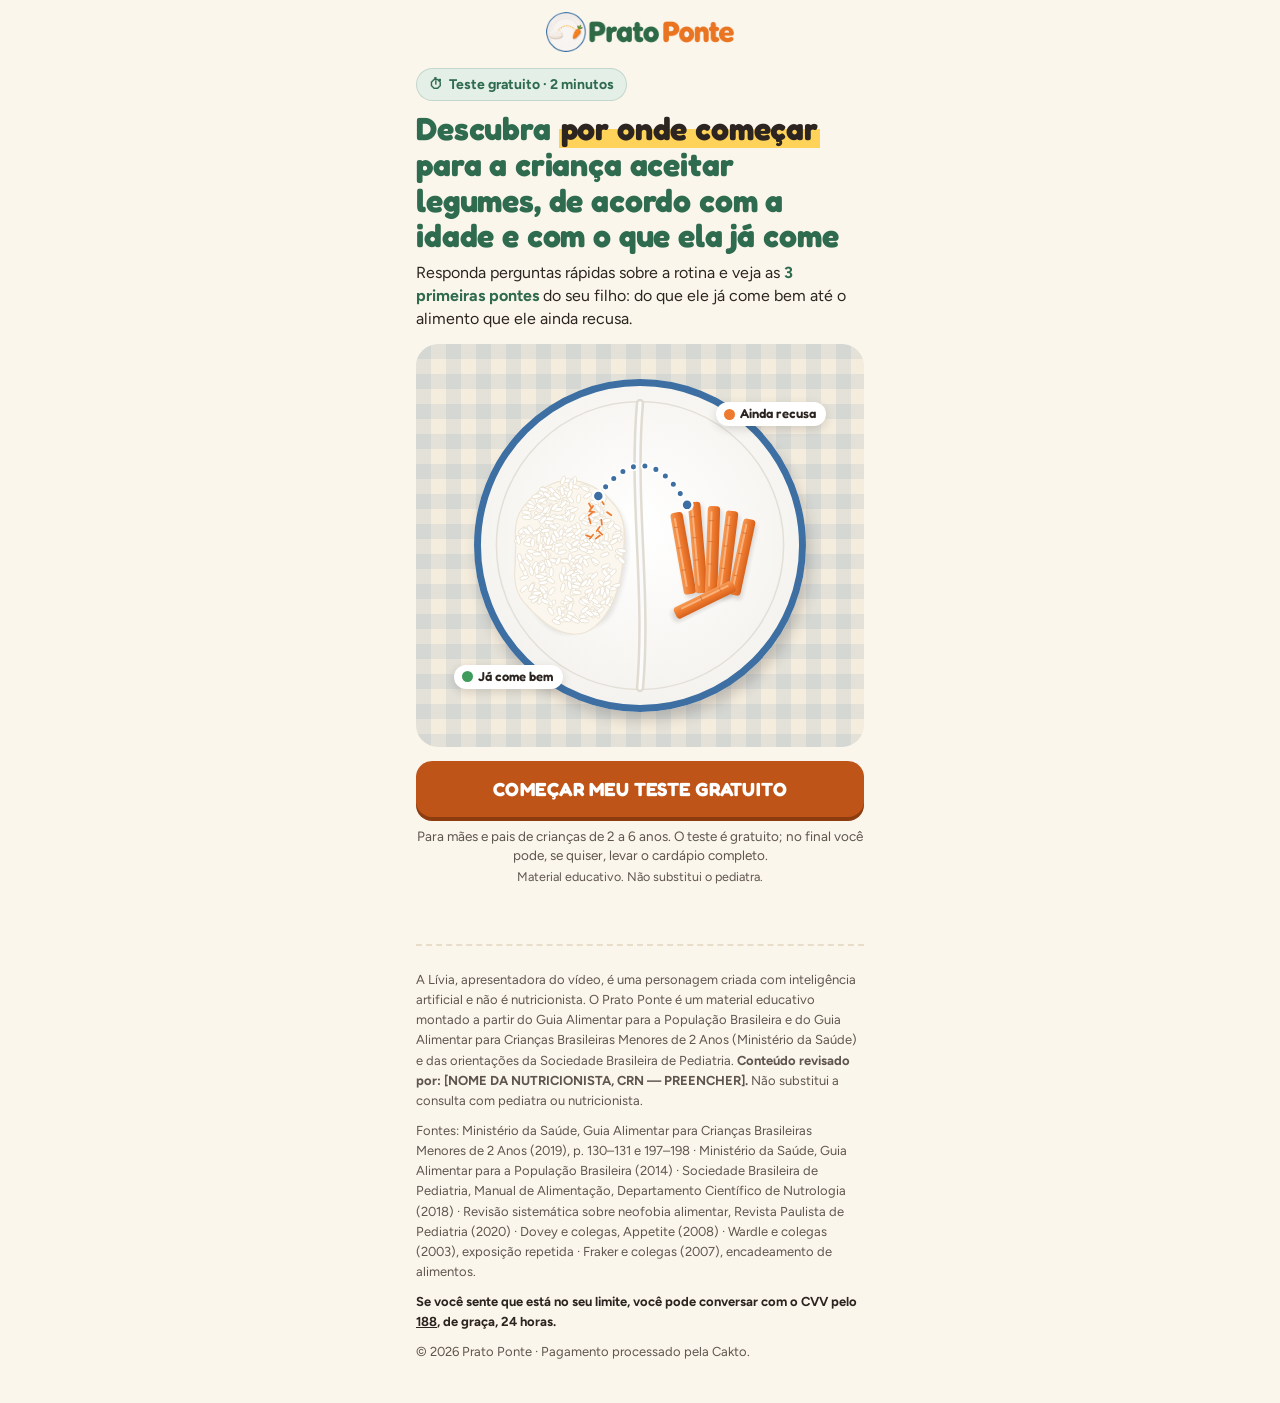
==== commit 0c23f105: "Logo do produto no topo do quiz (capa, perguntas, carregamento e resultado) - Logo horizontal (img/l" ====
--- a/index.html
+++ b/index.html
@@ -10,7 +10,8 @@
   <meta property="og:description" content="Veja as 3 primeiras pontes do seu filho: do que ele já come bem até o alimento que ele ainda recusa.">
   <meta property="og:type" content="website">
   <meta property="og:locale" content="pt_BR">
-  <link rel="icon" href="data:image/svg+xml,%3Csvg xmlns='http://www.w3.org/2000/svg' viewBox='0 0 100 100'%3E%3Ctext y='.9em' font-size='90'%3E%F0%9F%A5%95%3C/text%3E%3C/svg%3E">
+  <link rel="icon" type="image/png" href="img/icone.png">
+  <link rel="apple-touch-icon" href="img/icone.png">
 
   <link rel="preconnect" href="https://fonts.googleapis.com">
   <link rel="preconnect" href="https://fonts.gstatic.com" crossorigin>
@@ -39,6 +40,8 @@
 </head>
 <body>
   <main class="pagina">
+    <!-- Logo do produto no topo de todas as telas do quiz -->
+    <header class="topo-marca"><img src="img/logo-h.png" alt="Prato Ponte" width="450" height="96" decoding="async" fetchpriority="high"></header>
 
     <!-- ===================== ETAPA 1 · CAPA ===================== -->
     <section id="tela-capa" class="capa" aria-labelledby="capa-titulo">
@@ -116,7 +119,7 @@
         <button class="link-discreto" id="btn-ler-oferta" type="button">Prefere ler? Ver a oferta agora</button>
       </div>
 
-      <!-- Oferta: abre aos 229 s de vídeo com som (preço), 235 s depois do resultado ou pelo link acima -->
+      <!-- Oferta: abre aos 187 s de vídeo com som (início da apresentação), 210 s depois do resultado ou pelo link acima -->
       <div id="oferta" hidden>
         <div class="caixa-preco" id="oferta-topo">
           <h2 class="so-leitor">Oferta</h2>
@@ -130,7 +133,7 @@
         <div class="midia midia--quadrada midia--contain oferta-mockup" data-ph="img/mockup.png">
           <img src="img/mockup.png" alt="Prato Ponte: o cardápio no celular e a folha impressa na geladeira" width="1000" height="1000" loading="lazy" decoding="async" onerror="this.remove()">
         </div>
-        <h2 class="oferta-titulo">Prato Ponte</h2>
+        <h2 class="oferta-titulo oferta-logo"><img src="img/logo.png" alt="Prato Ponte" width="480" height="413" loading="lazy" decoding="async"></h2>
         <p class="oferta-sub">O cardápio de 4 semanas para crianças de 2 a 6 anos, com as pontes prontas do que a criança já come até os alimentos que ela ainda recusa, mais a lista de compras e as frases para a mesa.</p>
 
         <section class="secao">
--- a/css/estilo.css
+++ b/css/estilo.css
@@ -640,6 +640,9 @@
   font-weight: 800; font-size: 14.5px; text-align: center;
 }
 .para-quem { margin-top: 14px; }
+.por-que-agora { margin-top: 14px; padding: 16px; border-radius: 16px; background: var(--milho-claro); border: 2px solid #F1CF6B; }
+.por-que-agora h3 { font-size: 19px; }
+.por-que-agora p { margin-top: 6px; font-size: 15.5px; }
 .upsell { padding: 22px 0 8px; }
 .upsell h1 { font-size: 27px; text-align: center; }
 .upsell .lead { margin-top: 10px; text-align: center; font-size: 16.5px; }
@@ -738,3 +741,12 @@
 @media (prefers-reduced-motion: reduce) {
   *, *::before, *::after { animation: none !important; transition: none !important; scroll-behavior: auto !important; }
 }
+
+/* Logo do produto (22/11): no título da oferta e no topo da página de obrigado */
+.oferta-logo img { display: block; width: 210px; max-width: 62%; height: auto; margin: 0 auto; }
+.obrigado .obrigado-logo { display: block; width: 150px; max-width: 46%; height: auto; margin: 0 auto 18px; }
+
+/* Logo no topo do quiz (capa, perguntas, carregamento e resultado). As telas descontam a altura dela para a capa continuar cabendo em 390×844 */
+.topo-marca { display: flex; justify-content: center; padding: 12px 0 2px; position: relative; z-index: 1; }
+.topo-marca img { display: block; height: 40px; width: auto; }
+.topo-marca ~ .capa, .topo-marca ~ .quiz, .topo-marca ~ .carregando { min-height: calc(100vh - 54px); min-height: calc(100svh - 54px); }
